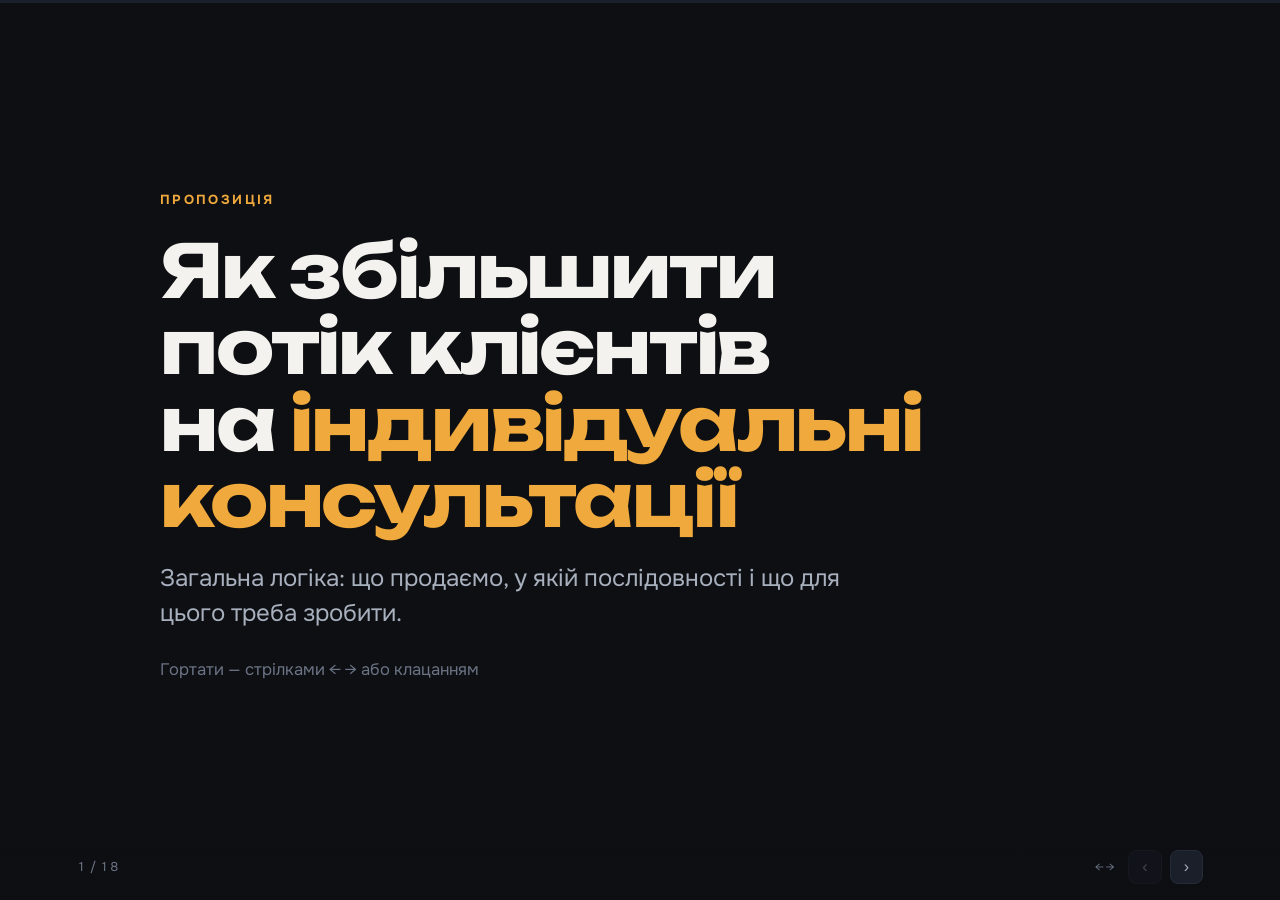
==== deck/index.html @ 4c824a8d "Add slide deck on the client acquisition system Co-Authored-By: Claude Opus 5 (1M context) <noreply@" ====
<!DOCTYPE html>
<html lang="uk">
<head>
<meta charset="utf-8">
<meta name="viewport" content="width=device-width, initial-scale=1, viewport-fit=cover">
<meta name="theme-color" content="#0D0F13">
<meta name="referrer" content="no-referrer">
<title>Система залучення клієнтів</title>
<meta name="robots" content="noindex, nofollow, noarchive">
<link rel="preconnect" href="https://fonts.googleapis.com">
<link rel="preconnect" href="https://fonts.gstatic.com" crossorigin>
<link rel="stylesheet" href="https://fonts.googleapis.com/css2?family=Onest:wght@400;500;600;700;800&family=Unbounded:wght@500;600;700&display=swap">

<style>
:root{
  --bg:#0D0F13;
  --bg-2:#141821;
  --surf:#1A1F2A;
  --line:#252C39;
  --ink:#F4F2EE;
  --soft:#A8B0BD;
  --dim:#6B7484;

  --gold:#F0A93C;
  --gold-dim:#3A2B12;
  --teal:#48BFA9;
  --teal-dim:#123029;
  --coral:#E9614A;
  --coral-dim:#381814;

  --f:"Onest","Helvetica Neue",Arial,sans-serif;
  --f-d:"Unbounded","Onest",sans-serif;
  color-scheme:dark;
}

*{box-sizing:border-box;margin:0;padding:0}
html,body{height:100%}
body{
  background:var(--bg);color:var(--ink);
  font-family:var(--f);font-size:16px;line-height:1.5;
  overflow:hidden;-webkit-font-smoothing:antialiased;
}

/* ── Каркас ─────────────────────────────────────────── */
.deck{position:fixed;inset:0}
.slide{
  position:absolute;inset:0;
  display:flex;flex-direction:column;justify-content:center;
  padding:clamp(2rem,5vh,4rem) clamp(1.5rem,6vw,6rem) clamp(4rem,8vh,5.5rem);
  opacity:0;visibility:hidden;pointer-events:none;
  transform:translateY(14px);
  transition:opacity .34s ease, transform .34s ease, visibility .34s;
  overflow-y:auto;
}
.slide.on{opacity:1;visibility:visible;pointer-events:auto;transform:none}
.inner{width:100%;max-width:60rem;margin:0 auto}

/* ── Типографіка ────────────────────────────────────── */
.eyebrow{
  font-size:clamp(.7rem,1.1vw,.82rem);font-weight:700;letter-spacing:.18em;
  text-transform:uppercase;color:var(--gold);margin-bottom:clamp(1rem,2.5vh,1.75rem);
}
h1{
  font-family:var(--f-d);font-weight:700;
  font-size:clamp(2.1rem,6.2vw,4.6rem);line-height:1.04;letter-spacing:-.03em;
  text-wrap:balance;
}
h2{
  font-family:var(--f-d);font-weight:600;
  font-size:clamp(1.7rem,4.4vw,3.2rem);line-height:1.1;letter-spacing:-.025em;
  text-wrap:balance;margin-bottom:clamp(1rem,3vh,2rem);
}
.lead{
  font-size:clamp(1.05rem,1.9vw,1.5rem);line-height:1.45;color:var(--soft);
  max-width:44rem;margin-top:clamp(1rem,2.5vh,1.75rem);
}
.lead.tight{margin-top:clamp(.75rem,1.5vh,1rem)}
.hi{color:var(--gold)}
.hi-t{color:var(--teal)}
.hi-c{color:var(--coral)}
.foot-note{
  margin-top:clamp(1.25rem,3vh,2.25rem);font-size:clamp(.9rem,1.3vw,1.05rem);
  color:var(--dim);
}

/* ── Пункти ─────────────────────────────────────────── */
.pts{display:flex;flex-direction:column;gap:clamp(.65rem,1.6vh,1.1rem);margin-top:clamp(1.25rem,3vh,2rem)}
.pt{
  display:flex;gap:1rem;align-items:baseline;
  font-size:clamp(1rem,1.7vw,1.35rem);line-height:1.4;
}
.pt i{
  flex:none;width:.5rem;height:.5rem;border-radius:50%;background:var(--gold);
  transform:translateY(-.15em);
}
.pt.t i{background:var(--teal)}
.pt.c i{background:var(--coral)}
.pt b{font-weight:600}
.pt span{color:var(--soft)}

/* ── Дві колонки ────────────────────────────────────── */
.two{display:grid;gap:clamp(1rem,2.5vw,1.75rem);margin-top:clamp(1.25rem,3vh,2rem)}
@media (min-width:52rem){.two{grid-template-columns:1fr 1fr}}
.col{
  background:var(--surf);border:1px solid var(--line);border-radius:14px;
  padding:clamp(1.15rem,2.4vw,1.75rem);
}
.col.bad{border-color:#3A2320;background:#191313}
.col.good{border-color:#1D3A34;background:#111A18}
.col h3{
  font-size:clamp(1rem,1.6vw,1.2rem);font-weight:700;margin-bottom:.85rem;
  letter-spacing:.01em;
}
.col.bad h3{color:var(--coral)}
.col.good h3{color:var(--teal)}
.col p{font-size:clamp(.95rem,1.4vw,1.1rem);color:var(--soft);line-height:1.5}
.col p+p{margin-top:.7rem}

/* ── Воронка ────────────────────────────────────────── */
.flow{
  display:flex;flex-direction:column;gap:.5rem;
  margin-top:clamp(1rem,2.5vh,1.75rem);
}
@media (min-width:60rem){
  .flow{flex-direction:row;align-items:stretch;gap:.35rem}
}
.node{
  flex:1;background:var(--surf);border:1px solid var(--line);border-radius:14px;
  padding:clamp(.9rem,1.8vw,1.35rem);position:relative;
}
.node .n-top{
  font-size:clamp(.66rem,1vw,.74rem);font-weight:700;letter-spacing:.14em;
  text-transform:uppercase;color:var(--dim);margin-bottom:.4rem;
}
.node .n-name{
  font-family:var(--f-d);font-weight:600;
  font-size:clamp(1rem,1.5vw,1.22rem);line-height:1.2;margin-bottom:.35rem;
}
.node .n-price{font-size:clamp(.85rem,1.2vw,.98rem);font-weight:600;color:var(--gold)}
.node .n-desc{font-size:clamp(.85rem,1.15vw,.95rem);color:var(--soft);margin-top:.5rem;line-height:1.45}
.node.start{border-color:#2A3340}
.node.gap{border-color:#4A2A22;background:#1A100E}
.node.gap .n-price{color:var(--coral)}
.node.end{border-color:#4A3A18;background:#1C160B}
.arw{
  align-self:center;color:var(--dim);font-size:1.15rem;flex:none;
  padding:.15rem 0;
}
@media (min-width:60rem){.arw{padding:0 .1rem}}

/* ── Смуги ──────────────────────────────────────────── */
.bars{display:flex;flex-direction:column;gap:clamp(.6rem,1.5vh,1rem);margin-top:clamp(1.25rem,3vh,2rem)}
.bar .b-lab{
  display:flex;justify-content:space-between;align-items:baseline;gap:1rem;
  font-size:clamp(.9rem,1.35vw,1.05rem);color:var(--soft);margin-bottom:.35rem;
}
.bar .b-val{font-weight:700;color:var(--ink);white-space:nowrap;font-variant-numeric:tabular-nums}
.b-track{height:clamp(1.1rem,2.2vh,1.6rem);background:#1B212C;border-radius:4px;overflow:hidden}
.b-fill{height:100%;border-radius:4px;width:0;transition:width .7s cubic-bezier(.2,.7,.3,1)}
.on .b-fill{width:var(--w)}
.b-fill.c{background:var(--coral)}
.b-fill.n{background:#4C6480}
.b-fill.g{background:var(--gold)}

/* ── Великі числа ───────────────────────────────────── */
.nums{display:grid;gap:clamp(1rem,2.5vw,2rem);margin-top:clamp(1.25rem,3vh,2rem)}
@media (min-width:44rem){.nums{grid-template-columns:1fr 1fr}}
.num{
  background:var(--surf);border:1px solid var(--line);border-radius:14px;
  padding:clamp(1.15rem,2.5vw,1.9rem);
}
.num.c{border-color:#3A2320;background:#191313}
.num.g{border-color:#4A3A18;background:#1C160B}
.num .n-cap{font-size:clamp(.85rem,1.25vw,1rem);color:var(--soft);margin-bottom:.5rem}
.num .n-big{
  font-family:var(--f-d);font-weight:700;
  font-size:clamp(2rem,5vw,3.4rem);line-height:1;letter-spacing:-.03em;
}
.num.c .n-big{color:var(--coral)}
.num.g .n-big{color:var(--gold)}
.num .n-sub{font-size:clamp(.85rem,1.2vw,.98rem);color:var(--dim);margin-top:.5rem}

/* ── Чипи ───────────────────────────────────────────── */
.chips{display:flex;flex-wrap:wrap;gap:.55rem;margin-top:clamp(1.25rem,3vh,1.9rem)}
.chip{
  background:var(--surf);border:1px solid var(--line);border-radius:999px;
  padding:.5rem 1rem;font-size:clamp(.88rem,1.3vw,1.02rem);color:var(--soft);
}
.chip b{color:var(--ink);font-weight:600}

/* ── Мітка стану ────────────────────────────────────── */
.badge{
  display:inline-block;margin-top:.7rem;font-size:clamp(.68rem,1vw,.76rem);
  font-weight:700;letter-spacing:.1em;text-transform:uppercase;
  padding:.25rem .6rem;border-radius:5px;
}
.badge.warn{background:var(--coral-dim);color:var(--coral)}
.badge.ok{background:var(--teal-dim);color:var(--teal)}

/* ── Розсипані vs зв'язані ──────────────────────────── */
.viz{margin-top:clamp(1.25rem,3vh,2rem);display:grid;gap:clamp(1rem,2.5vw,1.75rem)}
@media (min-width:52rem){.viz{grid-template-columns:1fr 1fr}}
.viz-box{
  background:var(--surf);border:1px solid var(--line);border-radius:14px;
  padding:clamp(1.15rem,2.4vw,1.6rem);
}
.viz-box h3{font-size:clamp(.95rem,1.4vw,1.1rem);font-weight:700;margin-bottom:1rem}
.viz-box.a h3{color:var(--coral)}
.viz-box.b h3{color:var(--teal)}
.dots{position:relative;height:clamp(5rem,13vh,7.5rem)}
.dots i{
  position:absolute;width:.85rem;height:.85rem;border-radius:50%;
  background:var(--coral);opacity:.85;
}
.chain{display:flex;align-items:center;gap:.4rem;height:clamp(5rem,13vh,7.5rem)}
.chain i{
  flex:1;height:.85rem;border-radius:999px;background:var(--teal);opacity:.85;
}
.chain s{flex:none;color:var(--teal);text-decoration:none;font-size:.9rem;opacity:.6}
.viz-box p{font-size:clamp(.88rem,1.25vw,1rem);color:var(--soft);margin-top:.75rem}

/* ── Керування ──────────────────────────────────────── */
.bar-top{position:fixed;top:0;left:0;right:0;height:3px;background:#1B212C;z-index:40}
.bar-top i{display:block;height:100%;background:var(--gold);width:0;transition:width .3s ease}
.ctrl{
  position:fixed;bottom:0;left:0;right:0;z-index:40;
  display:flex;align-items:center;justify-content:space-between;
  padding:.75rem clamp(1.5rem,6vw,6rem) 1rem;
  font-size:.8rem;color:var(--dim);
  background:linear-gradient(transparent, rgba(13,15,19,.9) 45%);
  pointer-events:none;
}
.ctrl .num-o{font-variant-numeric:tabular-nums;letter-spacing:.05em}
.ctrl .hint{display:flex;gap:.5rem;align-items:center;pointer-events:auto}
.ctrl button{
  pointer-events:auto;background:var(--surf);border:1px solid var(--line);
  color:var(--soft);border-radius:8px;width:2.1rem;height:2.1rem;
  font-size:1rem;cursor:pointer;line-height:1;
}
.ctrl button:hover{color:var(--ink);border-color:#3A4453}
.ctrl button:disabled{opacity:.35;cursor:default}
.kbd{
  display:none;font-size:.75rem;color:var(--dim);margin-right:.4rem;
}
@media (min-width:52rem){.kbd{display:inline}}

@media (prefers-reduced-motion:reduce){
  .slide,.b-fill,.bar-top i{transition:none}
}
</style></head>
<body>


<div class="bar-top"><i id="prog"></i></div>

<div class="deck" id="deck">

  <!-- 1 ─────────────────────────────────────────────── -->
  <section class="slide">
    <div class="inner">
      <p class="eyebrow">Пропозиція</p>
      <h1>Як збільшити потік клієнтів<br>на <span class="hi">індивідуальні консультації</span></h1>
      <p class="lead">Загальна логіка: що продаємо, у якій послідовності і що для цього треба зробити.</p>
      <p class="foot-note">Гортати — стрілками ← → або клацанням</p>
    </div>
  </section>

  <!-- 2 ─────────────────────────────────────────────── -->
  <section class="slide">
    <div class="inner">
      <p class="eyebrow">Мета</p>
      <h2>Три речі, заради яких<br>усе інше</h2>
      <div class="pts">
        <div class="pt"><i></i><span><b>Заповнений розклад консультацій</b> — усі робочі слоти зайняті</span></div>
        <div class="pt"><i></i><span><b>Повне «Чоловіче коло»</b> — 15–20 учасників, а не кілька людей у залі</span></div>
        <div class="pt"><i></i><span><b>Нові продукти</b>, яким є кому продавати</span></div>
      </div>
      <p class="foot-note">Якщо крок не веде до цього — його не робимо.</p>
    </div>
  </section>

  <!-- 3 ─────────────────────────────────────────────── -->
  <section class="slide">
    <div class="inner">
      <p class="eyebrow">Що відбувається зараз</p>
      <h2>Кожна дія живе окремо</h2>
      <div class="viz">
        <div class="viz-box a">
          <h3>Окремі дії</h3>
          <div class="dots">
            <i style="left:6%;top:12%"></i><i style="left:38%;top:4%"></i>
            <i style="left:71%;top:24%"></i><i style="left:18%;top:52%"></i>
            <i style="left:55%;top:66%"></i><i style="left:86%;top:58%"></i>
            <i style="left:30%;top:84%"></i>
          </div>
          <p>Публікація виходить, коли є час. Анонс — коли дата вже близько. Після «Кола» не відбувається нічого.</p>
        </div>
        <div class="viz-box b">
          <h3>Послідовність</h3>
          <div class="chain"><i></i><s>→</s><i></i><s>→</s><i></i><s>→</s><i></i></div>
          <p>Кожна дія має задачу й готує наступну. Зусилля не розсіюються, а накопичуються.</p>
        </div>
      </div>
      <p class="foot-note">Роботи в обох випадках приблизно однаково. Різниця — в результаті.</p>
    </div>
  </section>

  <!-- 4 ─────────────────────────────────────────────── -->
  <section class="slide">
    <div class="inner">
      <p class="eyebrow">Головна причина</p>
      <h2>Між публікацією і консультацією<br>немає нічого <span class="hi-c">проміжного</span></h2>
      <p class="lead">Це надто великий крок за один раз. Більшість його не робить — не тому, що не хоче, а тому що зарано.</p>
      <p class="lead tight">Людина має спершу побачити роботу зблизька і зрозуміти, за що платить. Це не виникає з одного поста.</p>
    </div>
  </section>

  <!-- 5 ─────────────────────────────────────────────── -->
  <section class="slide">
    <div class="inner">
      <p class="eyebrow">Рішення</p>
      <h2>Три кроки</h2>
      <div class="flow">
        <div class="node start">
          <p class="n-top">Вхід</p>
          <p class="n-name">Соцмережі</p>
          <p class="n-price">безкоштовно</p>
          <p class="n-desc">Увесь контент веде в одну точку</p>
        </div>
        <span class="arw">→</span>
        <div class="node">
          <p class="n-top">Крок 1</p>
          <p class="n-name">«Чоловіче коло»</p>
          <p class="n-price">2 000 грн</p>
          <p class="n-desc">Перший живий контакт</p>
        </div>
        <span class="arw">→</span>
        <div class="node gap">
          <p class="n-top">Крок 2</p>
          <p class="n-name">Терапевтична група</p>
          <p class="n-price">продукту ще немає</p>
          <p class="n-desc">Глибша робота в групі</p>
        </div>
        <span class="arw">→</span>
        <div class="node end">
          <p class="n-top">Крок 3</p>
          <p class="n-name">Консультації</p>
          <p class="n-price">$300 за сесію</p>
          <p class="n-desc">Рішення вже дозріло</p>
        </div>
      </div>
      <p class="foot-note">Кожен крок продає наступний. Швидкі шляхи це не забороняє.</p>
    </div>
  </section>

  <!-- 6 ─────────────────────────────────────────────── -->
  <section class="slide">
    <div class="inner">
      <p class="eyebrow">Крок 1</p>
      <h2>«Чоловіче коло» —<br>перший живий контакт</h2>
      <div class="chips">
        <span class="chip"><b>2 000 грн</b></span>
        <span class="chip"><b>3 години</b></span>
        <span class="chip">офлайн Київ <b>+ онлайн</b></span>
      </div>
      <div class="pts">
        <div class="pt"><i></i><span>Це <b>не терапія, а розмова</b> — тому не вимагає визнати, що «потрібен психолог». Головний бар'єр знімається саме тут</span></div>
        <div class="pt"><i></i><span>За три години людина бачить не рекламу, а <b>справжню роботу</b></span></div>
        <div class="pt"><i></i><span>Задача контенту — <b>вести саме сюди</b>, а не просто бути присутнім у стрічці</span></div>
      </div>
      <span class="badge warn">зараз заповнене на третину</span>
    </div>
  </section>

  <!-- 7 ─────────────────────────────────────────────── -->
  <section class="slide">
    <div class="inner">
      <p class="eyebrow">Крок 2</p>
      <h2>Терапевтична група</h2>
      <p class="lead">Наступний крок для тих, кому на «Колі» відгукнулось і хто хоче працювати глибше. Формат, у якому легше почати, ніж одразу з індивідуальної роботи.</p>
      <div class="chips">
        <span class="chip">орієнтовно <b>4–5 тис. × 10 зустрічей</b></span>
        <span class="chip"><b>9 учасників</b></span>
      </div>
      <p class="foot-note">Продукт треба описати через три питання: <span class="hi">для кого · про що · який результат</span></p>
      <span class="badge warn">продукту ще немає</span>
    </div>
  </section>

  <!-- 8 ─────────────────────────────────────────────── -->
  <section class="slide">
    <div class="inner">
      <p class="eyebrow">Крок 3</p>
      <h2>Індивідуальні консультації</h2>
      <p class="lead">Сюди людина приходить уже підготовленою: вона бачила роботу, знає підхід і розуміє, за що платить.</p>
      <p class="lead tight">Тут майже нічого не треба продавати. Пропозиція виглядає як одна фраза: <span class="hi">«з цим варто попрацювати окремо»</span>.</p>
      <p class="foot-note">Після місяців знайомства це звучить не як продаж, а як професійна рекомендація.</p>
    </div>
  </section>

  <!-- 9 ─────────────────────────────────────────────── -->
  <section class="slide">
    <div class="inner">
      <p class="eyebrow">Додатковий вхід</p>
      <h2>Онлайн-формат</h2>
      <p class="lead">Не «Коло» в інтернеті, а окрема зустріч: коротша, дешевша й на значно більшу кількість людей.</p>
      <div class="chips">
        <span class="chip"><b>~500 грн</b></span>
        <span class="chip"><b>1–1,5 години</b></span>
        <span class="chip"><b>50–60 учасників</b></span>
        <span class="chip">раз на <b>2 тижні</b></span>
      </div>
      <div class="pts">
        <div class="pt t"><i></i><span>Немає обмеження Києвом — і ті, хто виїхав, теж можуть бути</span></div>
        <div class="pt t"><i></i><span>Нижчий поріг: легше спробувати вперше</span></div>
        <div class="pt t"><i></i><span>Звідси люди йдуть на живе «Коло» і в групу</span></div>
      </div>
      <p class="foot-note">Часу: <span class="hi">півтори години раз на два тижні</span></p>
    </div>
  </section>

  <!-- 10 ────────────────────────────────────────────── -->
  <section class="slide">
    <div class="inner">
      <p class="eyebrow">Економіка форматів</p>
      <h2>Скільки приносить година</h2>
      <div class="bars">
        <div class="bar">
          <div class="b-lab"><span>«Коло» зараз · 5–6 осіб</span><span class="b-val">≈ 2 750 грн</span></div>
          <div class="b-track"><div class="b-fill c" style="--w:18%"></div></div>
        </div>
        <div class="bar">
          <div class="b-lab"><span>«Коло» · 15–20 осіб</span><span class="b-val">≈ 8 750 грн</span></div>
          <div class="b-track"><div class="b-fill n" style="--w:58%"></div></div>
        </div>
        <div class="bar">
          <div class="b-lab"><span>Індивідуальна консультація</span><span class="b-val">≈ 9 300 грн</span></div>
          <div class="b-track"><div class="b-fill n" style="--w:62%"></div></div>
        </div>
        <div class="bar">
          <div class="b-lab"><span>Терапевтична група · 9 × 4 000</span><span class="b-val">≈ 12 000 грн</span></div>
          <div class="b-track"><div class="b-fill g" style="--w:80%"></div></div>
        </div>
        <div class="bar">
          <div class="b-lab"><span>Терапевтична група · 9 × 5 000</span><span class="b-val">≈ 15 000 грн</span></div>
          <div class="b-track"><div class="b-fill g" style="--w:100%"></div></div>
        </div>
      </div>
      <p class="foot-note">Виручка поділена на весь час, який формат забирає, разом із підготовкою.</p>
    </div>
  </section>

  <!-- 11 ────────────────────────────────────────────── -->
  <section class="slide">
    <div class="inner">
      <p class="eyebrow">Головний висновок із цифр</p>
      <h2>Те саме «Коло».<br>Ті самі чотири години.</h2>
      <div class="nums">
        <div class="num c">
          <p class="n-cap">5–6 учасників</p>
          <p class="n-big">2 750 ₴</p>
          <p class="n-sub">за годину</p>
        </div>
        <div class="num g">
          <p class="n-cap">15–20 учасників</p>
          <p class="n-big">8 750 ₴</p>
          <p class="n-sub">за годину</p>
        </div>
      </div>
      <p class="foot-note">Різниця не в якості заходу. Різниця тільки в кількості людей у залі.</p>
    </div>
  </section>

  <!-- 12 ────────────────────────────────────────────── -->
  <section class="slide">
    <div class="inner">
      <p class="eyebrow">Джерело людей</p>
      <h2>Кожна публікація<br>має мати задачу</h2>
      <div class="pts">
        <div class="pt"><i></i><span><b>Привести нових</b> — щоб побачили ті, хто ще не підписаний</span></div>
        <div class="pt"><i></i><span><b>Показати рівень</b> — глибина й підхід; те, заради чого стежать далі</span></div>
        <div class="pt"><i></i><span><b>Зняти сумнів</b> — відповісти на те, що зупиняє зробити крок</span></div>
        <div class="pt"><i></i><span><b>Дати доказ</b> — випадок, відгук, реакція учасників</span></div>
        <div class="pt"><i></i><span><b>Зробити пропозицію</b> — прямий анонс і запрошення</span></div>
      </div>
      <p class="foot-note">Матеріал без названої задачі неможливо ні спланувати, ні оцінити.</p>
    </div>
  </section>

  <!-- 13 ────────────────────────────────────────────── -->
  <section class="slide">
    <div class="inner">
      <p class="eyebrow">Принцип</p>
      <h2>Контент створюється<br><span class="hi">під задачу</span></h2>
      <p class="lead">А не задача підбирається під матеріал, який випадково є під рукою.</p>
      <p class="lead tight">Зібране з того, що вже лежить, не відповідає задачі — але часу на монтаж і публікацію забирає стільки ж.</p>
    </div>
  </section>

  <!-- 14 ────────────────────────────────────────────── -->
  <section class="slide">
    <div class="inner">
      <p class="eyebrow">Платний трафік</p>
      <h2>Реклама — частина<br>тієї самої системи</h2>
      <div class="two">
        <div class="col bad">
          <h3>Просувати готову публікацію</h3>
          <p>Береться те, що вже є, натискається «просувати».</p>
          <p>Показів багато, заявок майже немає — і незрозуміло чому.</p>
        </div>
        <div class="col good">
          <h3>Рекламна кампанія</h3>
          <p>Окремий макет зі своєю задачею: за секунду зупинити погляд і викликати цікавість до конкретного заходу.</p>
          <p>Окремо зображення, текст, аудиторія — і перевірка, який варіант спрацював.</p>
        </div>
      </div>
      <p class="foot-note">Це різні речі й різний результат. Реклама працює тоді, коли є що просувати і куди вести.</p>
    </div>
  </section>

  <!-- 15 ────────────────────────────────────────────── -->
  <section class="slide">
    <div class="inner">
      <p class="eyebrow">Обсяг</p>
      <h2>Що треба зробити</h2>
      <div class="two">
        <div class="col">
          <h3>Разово</h3>
          <p>Розпаковка експерта · дослідження аудиторії · позиціювання · розробка продуктів</p>
          <p>Упаковка: сайт, описи, облік заявок, відгуки</p>
        </div>
        <div class="col">
          <h3>Регулярно</h3>
          <p>Контент: план, сценарії, зйомка, монтаж, публікація</p>
          <p>«Коло»: залучення, реєстрація, робота зі спільнотою</p>
          <p>Заявки, аналітика, реклама</p>
        </div>
      </div>
      <p class="foot-note">Це шість різних спеціальностей. Наймати шістьох не треба — близькі ролі поєднуються, і підключати їх можна поступово.</p>
    </div>
  </section>

  <!-- 16 ────────────────────────────────────────────── -->
  <section class="slide">
    <div class="inner">
      <p class="eyebrow">Перспектива</p>
      <h2>Онлайн-курс</h2>
      <p class="lead">Записали один раз — продається роками, без витрат часу. За доходом на витрачену годину це найвигідніший формат із можливих.</p>
      <p class="lead tight">Але це має сенс тоді, коли вже зібралась аудиторія і зрозуміло, які теми людям справді потрібні.</p>
      <p class="foot-note">Не зараз. Наступний етап — коли працює все попереднє.</p>
    </div>
  </section>

  <!-- 17 ────────────────────────────────────────────── -->
  <section class="slide">
    <div class="inner">
      <p class="eyebrow">З чого починаємо</p>
      <h2>Два тижні обліку</h2>
      <p class="lead">Найпростіша таблиця: дата · звідки прийшла людина · чим закінчилось. Кілька хвилин на день.</p>
      <div class="pts">
        <div class="pt t"><i></i><span>Не потребує ні найму, ні бюджету</span></div>
        <div class="pt t"><i></i><span>Після цього всі рішення ухвалюються <b>на фактах</b>, а не на припущеннях</span></div>
        <div class="pt t"><i></i><span>Стає видно, скільки заявок і скільки з них губиться</span></div>
      </div>
      <p class="foot-note">Зараз ми цього просто не знаємо.</p>
    </div>
  </section>

  <!-- 18 ────────────────────────────────────────────── -->
  <section class="slide">
    <div class="inner">
      <p class="eyebrow">Підсумок</p>
      <h1>Однакові зусилля<br>дають різний результат —<br>залежно від того, чи <span class="hi">пов'язані</span> вони між собою</h1>
      <p class="lead">Робота здебільшого вже виконується. Питання в тому, чи складається вона в послідовність — чи кожна дія щоразу починає спочатку.</p>
    </div>
  </section>

</div>

<div class="ctrl">
  <span class="num-o"><span id="cur">1</span> / <span id="tot">18</span></span>
  <span class="hint">
    <span class="kbd">← →</span>
    <button id="prev" aria-label="Назад">‹</button>
    <button id="next" aria-label="Далі">›</button>
  </span>
</div>

<script>
(function(){
  var slides = Array.prototype.slice.call(document.querySelectorAll('.slide'));
  var prog = document.getElementById('prog');
  var cur  = document.getElementById('cur');
  var tot  = document.getElementById('tot');
  var bPrev= document.getElementById('prev');
  var bNext= document.getElementById('next');
  var i = 0;

  tot.textContent = slides.length;

  function show(k){
    i = Math.max(0, Math.min(slides.length - 1, k));
    slides.forEach(function(s, n){ s.classList.toggle('on', n === i); });
    cur.textContent = i + 1;
    prog.style.width = ((i) / (slides.length - 1) * 100) + '%';
    bPrev.disabled = (i === 0);
    bNext.disabled = (i === slides.length - 1);
    if (location.hash !== '#' + (i + 1)) history.replaceState(null, '', '#' + (i + 1));
  }
  function go(d){ show(i + d); }

  addEventListener('keydown', function(e){
    if (e.key === 'ArrowRight' || e.key === 'PageDown' || e.key === ' ') { e.preventDefault(); go(1); }
    else if (e.key === 'ArrowLeft' || e.key === 'PageUp') { e.preventDefault(); go(-1); }
    else if (e.key === 'Home') { e.preventDefault(); show(0); }
    else if (e.key === 'End')  { e.preventDefault(); show(slides.length - 1); }
  });

  bNext.addEventListener('click', function(){ go(1); });
  bPrev.addEventListener('click', function(){ go(-1); });

  document.getElementById('deck').addEventListener('click', function(e){
    if (e.target.closest('button')) return;
    go(e.clientX > innerWidth * 0.35 ? 1 : -1);
  });

  var x0 = null;
  addEventListener('touchstart', function(e){ x0 = e.touches[0].clientX; }, {passive:true});
  addEventListener('touchend', function(e){
    if (x0 === null) return;
    var dx = e.changedTouches[0].clientX - x0;
    if (Math.abs(dx) > 45) go(dx < 0 ? 1 : -1);
    x0 = null;
  }, {passive:true});

  var start = parseInt((location.hash || '').replace('#',''), 10);
  show(isNaN(start) ? 0 : start - 1);
})();
</script>
</body>
</html>
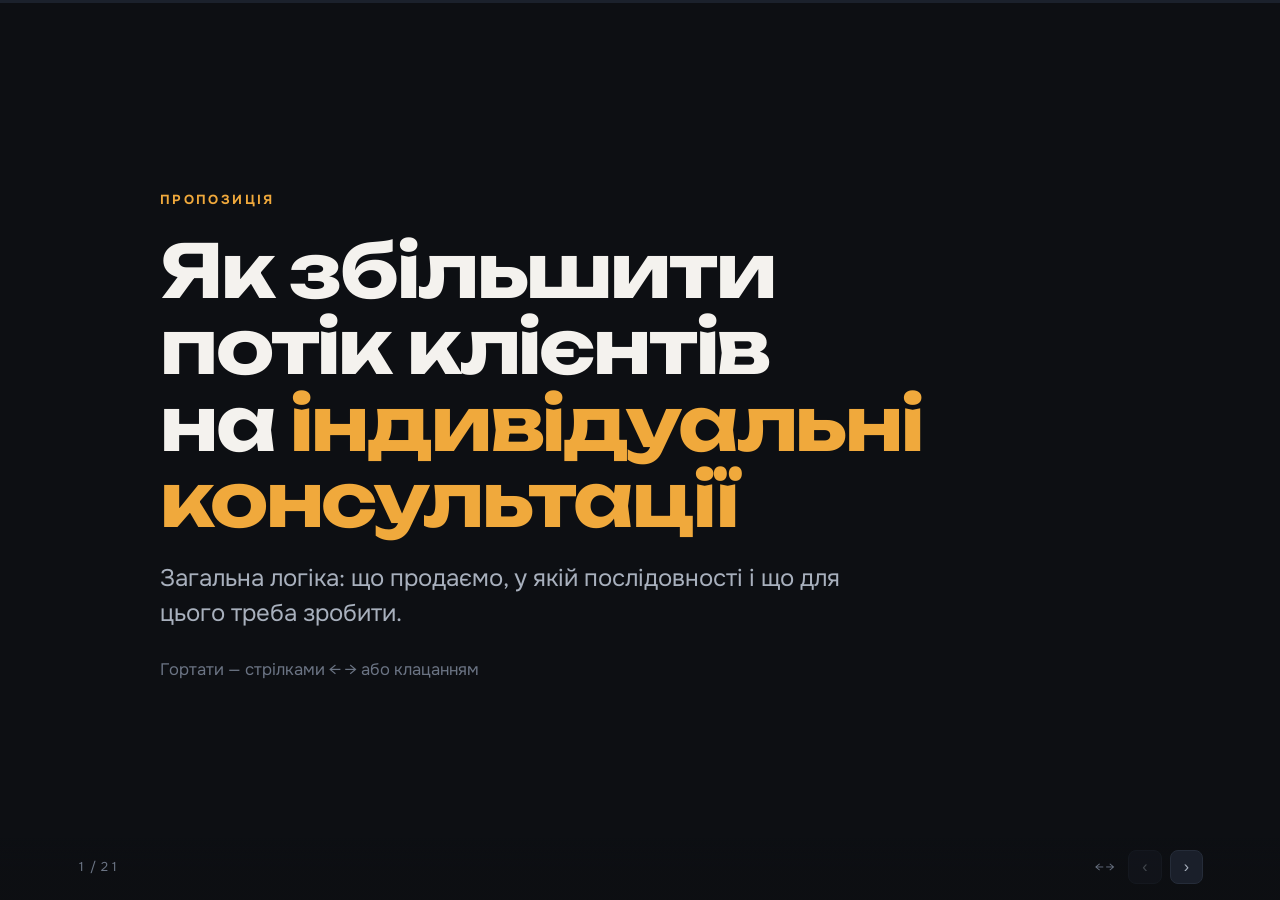
==== commit 39b20ea5: "Add charts and diagrams to the deck Co-Authored-By: Claude Opus 5 (1M context) <noreply@anthropic.co" ====
--- a/deck/index.html
+++ b/deck/index.html
@@ -244,8 +244,122 @@
 }
 @media (min-width:52rem){.kbd{display:inline}}
 
+
+/* ── Розрив між постом і консультацією ─────────────── */
+.gapv{display:flex;align-items:center;gap:clamp(.5rem,2vw,1.5rem);margin-top:clamp(1.5rem,4vh,2.5rem)}
+.gapv .end-n{
+  flex:none;background:var(--surf);border:1px solid var(--line);border-radius:14px;
+  padding:clamp(.9rem,1.8vw,1.35rem) clamp(1rem,2vw,1.5rem);text-align:center;min-width:9rem;
+}
+.gapv .end-n .t{font-size:clamp(.85rem,1.25vw,1rem);color:var(--soft)}
+.gapv .end-n .v{font-family:var(--f-d);font-weight:600;font-size:clamp(1rem,1.6vw,1.3rem);margin-top:.3rem}
+.gapv .end-n.b{border-color:#4A3A18;background:#1C160B}
+.gapv .end-n.b .v{color:var(--gold)}
+.gapv .void{
+  flex:1;text-align:center;border-top:2px dashed #3A4453;position:relative;height:1px;
+}
+.gapv .void span{
+  position:absolute;left:50%;top:50%;transform:translate(-50%,-50%);
+  background:var(--bg);padding:0 .9rem;color:var(--coral);
+  font-size:clamp(.85rem,1.3vw,1.05rem);font-weight:600;white-space:nowrap;
+}
+
+/* ── Воронка у формі воронки ───────────────────────── */
+.fnl{margin-top:clamp(1.25rem,3vh,2rem);display:flex;flex-direction:column;gap:.5rem}
+.fl{
+  margin:0 auto;border-radius:8px;width:var(--w);
+  padding:clamp(.6rem,1.4vh,.9rem) 1rem;text-align:center;
+  font-size:clamp(.88rem,1.3vw,1.05rem);font-weight:500;
+  transform:scaleX(.2);transform-origin:center;opacity:0;
+  transition:transform .5s cubic-bezier(.2,.7,.3,1), opacity .4s ease;
+}
+.on .fl{transform:none;opacity:1}
+.on .fl:nth-child(2){transition-delay:.1s}
+.on .fl:nth-child(3){transition-delay:.2s}
+.on .fl:nth-child(4){transition-delay:.3s}
+.fl.a{background:#232B37;color:var(--soft)}
+.fl.b{background:#2C3644;color:var(--ink)}
+.fl.c{background:#4C6480;color:#fff}
+.fl.d{background:var(--gold);color:#1A1206;font-weight:600}
+
+/* ── Коло місць ────────────────────────────────────── */
+.rings{display:grid;gap:clamp(1rem,3vw,2.5rem);margin-top:clamp(1rem,2.5vh,1.75rem)}
+@media (min-width:44rem){.rings{grid-template-columns:1fr 1fr}}
+.ring-box{text-align:center}
+.ring{position:relative;width:clamp(9rem,19vh,13rem);height:clamp(9rem,19vh,13rem);margin:0 auto}
+.ring i{
+  position:absolute;left:50%;top:50%;width:.85rem;height:.85rem;border-radius:50%;
+  margin:-.425rem 0 0 -.425rem;
+  transform:rotate(var(--a)) translateY(calc(-1 * clamp(4rem,8.6vh,5.9rem)));
+  border:1.5px solid #3A4453;background:transparent;
+}
+.ring i.f{background:var(--gold);border-color:var(--gold)}
+.ring i.c{background:var(--coral);border-color:var(--coral)}
+.ring-box .cap{margin-top:.9rem;font-size:clamp(.9rem,1.35vw,1.05rem);color:var(--soft)}
+.ring-box .cap b{display:block;font-family:var(--f-d);font-weight:600;font-size:clamp(1.05rem,1.6vw,1.3rem);color:var(--ink);margin-bottom:.2rem}
+
+/* ── Порівняння масштабу ───────────────────────────── */
+.scale{display:grid;gap:clamp(1rem,2.5vw,2rem);margin-top:clamp(1.25rem,3vh,2rem)}
+@media (min-width:44rem){.scale{grid-template-columns:1fr 1fr}}
+.sc{background:var(--surf);border:1px solid var(--line);border-radius:14px;padding:clamp(1rem,2vw,1.4rem)}
+.sc.g{border-color:#1D3A34;background:#111A18}
+.sc .sc-h{font-size:clamp(.88rem,1.3vw,1rem);color:var(--soft);margin-bottom:.7rem}
+.sc .dotgrid{display:flex;flex-wrap:wrap;gap:.3rem}
+.sc .dotgrid i{width:.6rem;height:.6rem;border-radius:50%;background:#4C6480}
+.sc.g .dotgrid i{background:var(--teal)}
+.sc .sc-n{font-family:var(--f-d);font-weight:700;font-size:clamp(1.3rem,2.4vw,1.9rem);margin-top:.8rem}
+.sc.g .sc-n{color:var(--teal)}
+
+/* ── Шлях стадіями ─────────────────────────────────── */
+.path{margin-top:clamp(1.25rem,3vh,2rem);display:flex;flex-direction:column;gap:.4rem}
+@media (min-width:56rem){.path{flex-direction:row;align-items:flex-start;gap:0}}
+.st{flex:1;position:relative;padding:0 .3rem}
+.st .dot{
+  width:.9rem;height:.9rem;border-radius:50%;background:#3A4453;
+  margin:0 auto .7rem;position:relative;z-index:2;
+}
+.st:last-child .dot{background:var(--gold);box-shadow:0 0 0 5px var(--gold-dim)}
+.st::before{
+  content:"";position:absolute;top:.4rem;left:0;right:0;height:2px;background:#252C39;z-index:1;
+}
+.st:first-child::before{left:50%}
+.st:last-child::before{right:50%}
+.st p{font-size:clamp(.82rem,1.15vw,.95rem);color:var(--soft);text-align:center;line-height:1.35}
+@media (max-width:55.99rem){
+  .st{display:flex;gap:.8rem;align-items:center;padding:0}
+  .st::before{display:none}
+  .st .dot{margin:0}
+  .st p{text-align:left}
+}
+
+/* ── Компетенції ───────────────────────────────────── */
+.comp{display:grid;grid-template-columns:repeat(2,1fr);gap:.6rem;margin-top:clamp(1.25rem,3vh,1.9rem)}
+@media (min-width:44rem){.comp{grid-template-columns:repeat(3,1fr)}}
+.cq{
+  background:var(--surf);border:1px solid var(--line);border-radius:10px;
+  padding:clamp(.75rem,1.6vw,1.05rem);text-align:center;
+}
+.cq .cn{font-size:clamp(.85rem,1.25vw,1rem);font-weight:600}
+.cq .cs{font-size:clamp(.72rem,1vw,.82rem);color:var(--dim);margin-top:.2rem}
+
+/* ── Часова шкала ──────────────────────────────────── */
+.tml{margin-top:clamp(1.25rem,3vh,2rem);display:flex;flex-direction:column;gap:.55rem}
+@media (min-width:56rem){.tml{flex-direction:row;gap:.5rem}}
+.tm{
+  flex:1;background:var(--surf);border:1px solid var(--line);border-radius:12px;
+  padding:clamp(.85rem,1.7vw,1.2rem);border-top:3px solid var(--line);
+}
+.tm.n1{border-top-color:var(--teal)}
+.tm.n2{border-top-color:#4C6480}
+.tm.n3{border-top-color:var(--gold)}
+.tm.n4{border-top-color:#6B7484}
+.tm .tw{font-size:clamp(.68rem,1vw,.76rem);font-weight:700;letter-spacing:.12em;text-transform:uppercase;color:var(--dim);margin-bottom:.35rem}
+.tm .tn{font-family:var(--f-d);font-weight:600;font-size:clamp(.95rem,1.4vw,1.12rem);line-height:1.25}
+.tm .td{font-size:clamp(.8rem,1.1vw,.9rem);color:var(--soft);margin-top:.4rem;line-height:1.4}
+
 @media (prefers-reduced-motion:reduce){
-  .slide,.b-fill,.bar-top i{transition:none}
+  .slide,.b-fill,.bar-top i,.fl{transition:none}
+  .fl{transform:none;opacity:1}
 }
 </style></head>
 <body>
@@ -310,8 +424,12 @@
     <div class="inner">
       <p class="eyebrow">Головна причина</p>
       <h2>Між публікацією і консультацією<br>немає нічого <span class="hi-c">проміжного</span></h2>
-      <p class="lead">Це надто великий крок за один раз. Більшість його не робить — не тому, що не хоче, а тому що зарано.</p>
-      <p class="lead tight">Людина має спершу побачити роботу зблизька і зрозуміти, за що платить. Це не виникає з одного поста.</p>
+      <div class="gapv">
+        <div class="end-n"><p class="t">Побачив</p><p class="v">пост у стрічці</p></div>
+        <div class="void"><span>← надто великий крок →</span></div>
+        <div class="end-n b"><p class="t">Записався</p><p class="v">$300 за сесію</p></div>
+      </div>
+      <p class="lead">Більшість цього кроку не робить — не тому, що не хоче, а тому що зарано. Людина має спершу побачити роботу зблизька і зрозуміти, за що платить.</p>
     </div>
   </section>
 
@@ -353,6 +471,21 @@
     </div>
   </section>
 
+  <!-- 5b ────────────────────────────────────────────── -->
+  <section class="slide">
+    <div class="inner">
+      <p class="eyebrow">Як це працює</p>
+      <h2>На кожному кроці лишається менше —<br>і це нормально</h2>
+      <div class="fnl">
+        <div class="fl a" style="--w:100%">Побачили в соцмережах</div>
+        <div class="fl b" style="--w:62%">Прийшли на «Коло»</div>
+        <div class="fl c" style="--w:36%">Пішли в терапевтичну групу</div>
+        <div class="fl d" style="--w:20%">Індивідуальна робота</div>
+      </div>
+      <p class="foot-note">Пропорції умовні. Реальні зʼявляться, щойно почнемо рахувати заявки, — і тоді стане видно, на якому переході втрачаємо найбільше.</p>
+    </div>
+  </section>
+
   <!-- 6 ─────────────────────────────────────────────── -->
   <section class="slide">
     <div class="inner">
@@ -410,10 +543,17 @@
         <span class="chip"><b>50–60 учасників</b></span>
         <span class="chip">раз на <b>2 тижні</b></span>
       </div>
-      <div class="pts">
-        <div class="pt t"><i></i><span>Немає обмеження Києвом — і ті, хто виїхав, теж можуть бути</span></div>
-        <div class="pt t"><i></i><span>Нижчий поріг: легше спробувати вперше</span></div>
-        <div class="pt t"><i></i><span>Звідси люди йдуть на живе «Коло» і в групу</span></div>
+      <div class="scale">
+        <div class="sc">
+          <p class="sc-h">Офлайн — обмежено залою</p>
+          <div class="dotgrid"><i></i><i></i><i></i><i></i><i></i><i></i><i></i><i></i><i></i><i></i><i></i><i></i><i></i><i></i><i></i></div>
+          <p class="sc-n">15–20 осіб</p>
+        </div>
+        <div class="sc g">
+          <p class="sc-h">Онлайн — обмежень немає</p>
+          <div class="dotgrid"><i></i><i></i><i></i><i></i><i></i><i></i><i></i><i></i><i></i><i></i><i></i><i></i><i></i><i></i><i></i><i></i><i></i><i></i><i></i><i></i><i></i><i></i><i></i><i></i><i></i><i></i><i></i><i></i><i></i><i></i><i></i><i></i><i></i><i></i><i></i><i></i><i></i><i></i><i></i><i></i><i></i><i></i><i></i><i></i><i></i><i></i><i></i><i></i><i></i><i></i><i></i><i></i><i></i><i></i><i></i></div>
+          <p class="sc-n">50–60 осіб</p>
+        </div>
       </div>
       <p class="foot-note">Часу: <span class="hi">півтори години раз на два тижні</span></p>
     </div>
@@ -455,19 +595,33 @@
     <div class="inner">
       <p class="eyebrow">Головний висновок із цифр</p>
       <h2>Те саме «Коло».<br>Ті самі чотири години.</h2>
-      <div class="nums">
-        <div class="num c">
-          <p class="n-cap">5–6 учасників</p>
-          <p class="n-big">2 750 ₴</p>
-          <p class="n-sub">за годину</p>
-        </div>
-        <div class="num g">
-          <p class="n-cap">15–20 учасників</p>
-          <p class="n-big">8 750 ₴</p>
-          <p class="n-sub">за годину</p>
+      <div class="rings">
+        <div class="ring-box">
+          <div class="ring"><i class="c" style="--a:0deg"></i><i class="c" style="--a:18deg"></i><i class="c" style="--a:36deg"></i><i class="c" style="--a:54deg"></i><i class="c" style="--a:72deg"></i><i class="c" style="--a:90deg"></i><i style="--a:108deg"></i><i style="--a:126deg"></i><i style="--a:144deg"></i><i style="--a:162deg"></i><i style="--a:180deg"></i><i style="--a:198deg"></i><i style="--a:216deg"></i><i style="--a:234deg"></i><i style="--a:252deg"></i><i style="--a:270deg"></i><i style="--a:288deg"></i><i style="--a:306deg"></i><i style="--a:324deg"></i><i style="--a:342deg"></i></div>
+          <p class="cap"><b>2 750 ₴ / год</b>зайнято 6 місць із 20</p>
+        </div>
+        <div class="ring-box">
+          <div class="ring"><i class="f" style="--a:0deg"></i><i class="f" style="--a:18deg"></i><i class="f" style="--a:36deg"></i><i class="f" style="--a:54deg"></i><i class="f" style="--a:72deg"></i><i class="f" style="--a:90deg"></i><i class="f" style="--a:108deg"></i><i class="f" style="--a:126deg"></i><i class="f" style="--a:144deg"></i><i class="f" style="--a:162deg"></i><i class="f" style="--a:180deg"></i><i class="f" style="--a:198deg"></i><i class="f" style="--a:216deg"></i><i class="f" style="--a:234deg"></i><i class="f" style="--a:252deg"></i><i class="f" style="--a:270deg"></i><i class="f" style="--a:288deg"></i><i class="f" style="--a:306deg"></i><i style="--a:324deg"></i><i style="--a:342deg"></i></div>
+          <p class="cap"><b>8 750 ₴ / год</b>зайнято 18 місць із 20</p>
         </div>
       </div>
       <p class="foot-note">Різниця не в якості заходу. Різниця тільки в кількості людей у залі.</p>
+    </div>
+  </section>
+
+  <!-- 11b ──────────────────────────────────────────── -->
+  <section class="slide">
+    <div class="inner">
+      <p class="eyebrow">Шлях людини</p>
+      <h2>П’ять станів, які людина проходить</h2>
+      <div class="path">
+        <div class="st"><div class="dot"></div><p>Не знає про проблему</p></div>
+        <div class="st"><div class="dot"></div><p>Усвідомила проблему</p></div>
+        <div class="st"><div class="dot"></div><p>Шукає рішення</p></div>
+        <div class="st"><div class="dot"></div><p>Обирає фахівця</p></div>
+        <div class="st"><div class="dot"></div><p>Готова звернутись</p></div>
+      </div>
+      <p class="lead">Контент для людини на першому стані й на четвертому — це різний контент. Той, хто ще не назвав свою проблему, не відреагує на анонс заходу.</p>
     </div>
   </section>
 
@@ -526,17 +680,22 @@
       <div class="two">
         <div class="col">
           <h3>Разово</h3>
-          <p>Розпаковка експерта · дослідження аудиторії · позиціювання · розробка продуктів</p>
-          <p>Упаковка: сайт, описи, облік заявок, відгуки</p>
+          <p>Розпаковка · дослідження аудиторії · позиціювання · розробка продуктів · упаковка й облік заявок</p>
         </div>
         <div class="col">
           <h3>Регулярно</h3>
-          <p>Контент: план, сценарії, зйомка, монтаж, публікація</p>
-          <p>«Коло»: залучення, реєстрація, робота зі спільнотою</p>
-          <p>Заявки, аналітика, реклама</p>
-        </div>
-      </div>
-      <p class="foot-note">Це шість різних спеціальностей. Наймати шістьох не треба — близькі ролі поєднуються, і підключати їх можна поступово.</p>
+          <p>Контент · «Коло»: залучення й реєстрація · робота зі спільнотою · заявки · аналітика · реклама</p>
+        </div>
+      </div>
+      <div class="comp">
+        <div class="cq"><p class="cn">Стратегія</p><p class="cs">план і аналітика</p></div>
+        <div class="cq"><p class="cn">Тексти</p><p class="cs">пости й сценарії</p></div>
+        <div class="cq"><p class="cn">Зйомка</p><p class="cs">камера, світло, звук</p></div>
+        <div class="cq"><p class="cn">Монтаж</p><p class="cs">нарізка й адаптація</p></div>
+        <div class="cq"><p class="cn">Дизайн</p><p class="cs">банери й візуал</p></div>
+        <div class="cq"><p class="cn">Адміністрування</p><p class="cs">заявки й логістика</p></div>
+      </div>
+      <p class="foot-note">Частину можна поєднати в одних руках — але не все: кожній із цих речей вчаться окремо.</p>
     </div>
   </section>
 
@@ -548,6 +707,37 @@
       <p class="lead">Записали один раз — продається роками, без витрат часу. За доходом на витрачену годину це найвигідніший формат із можливих.</p>
       <p class="lead tight">Але це має сенс тоді, коли вже зібралась аудиторія і зрозуміло, які теми людям справді потрібні.</p>
       <p class="foot-note">Не зараз. Наступний етап — коли працює все попереднє.</p>
+    </div>
+  </section>
+
+  <!-- 16b ───────────────────────────────────────────── -->
+  <section class="slide">
+    <div class="inner">
+      <p class="eyebrow">Послідовність</p>
+      <h2>У якому порядку</h2>
+      <div class="tml">
+        <div class="tm n1">
+          <p class="tw">Зараз</p>
+          <p class="tn">Порахувати</p>
+          <p class="td">Облік заявок і цифри практики. Без бюджету й без найму</p>
+        </div>
+        <div class="tm n2">
+          <p class="tw">Далі</p>
+          <p class="tn">Фундамент</p>
+          <p class="td">Аудиторія, продукти, упаковка. Розробка терапевтичної групи</p>
+        </div>
+        <div class="tm n3">
+          <p class="tw">Потім</p>
+          <p class="tn">Наповнення</p>
+          <p class="td">Системний контент із фокусом на «Коло». Онлайн-формат</p>
+        </div>
+        <div class="tm n4">
+          <p class="tw">Коли працює</p>
+          <p class="tn">Підсилення</p>
+          <p class="td">Реклама, масштабування, курс</p>
+        </div>
+      </div>
+      <p class="foot-note">Реклама йде останньою: вона підсилює те, що вже працює, і не створює попит сама по собі.</p>
     </div>
   </section>
 
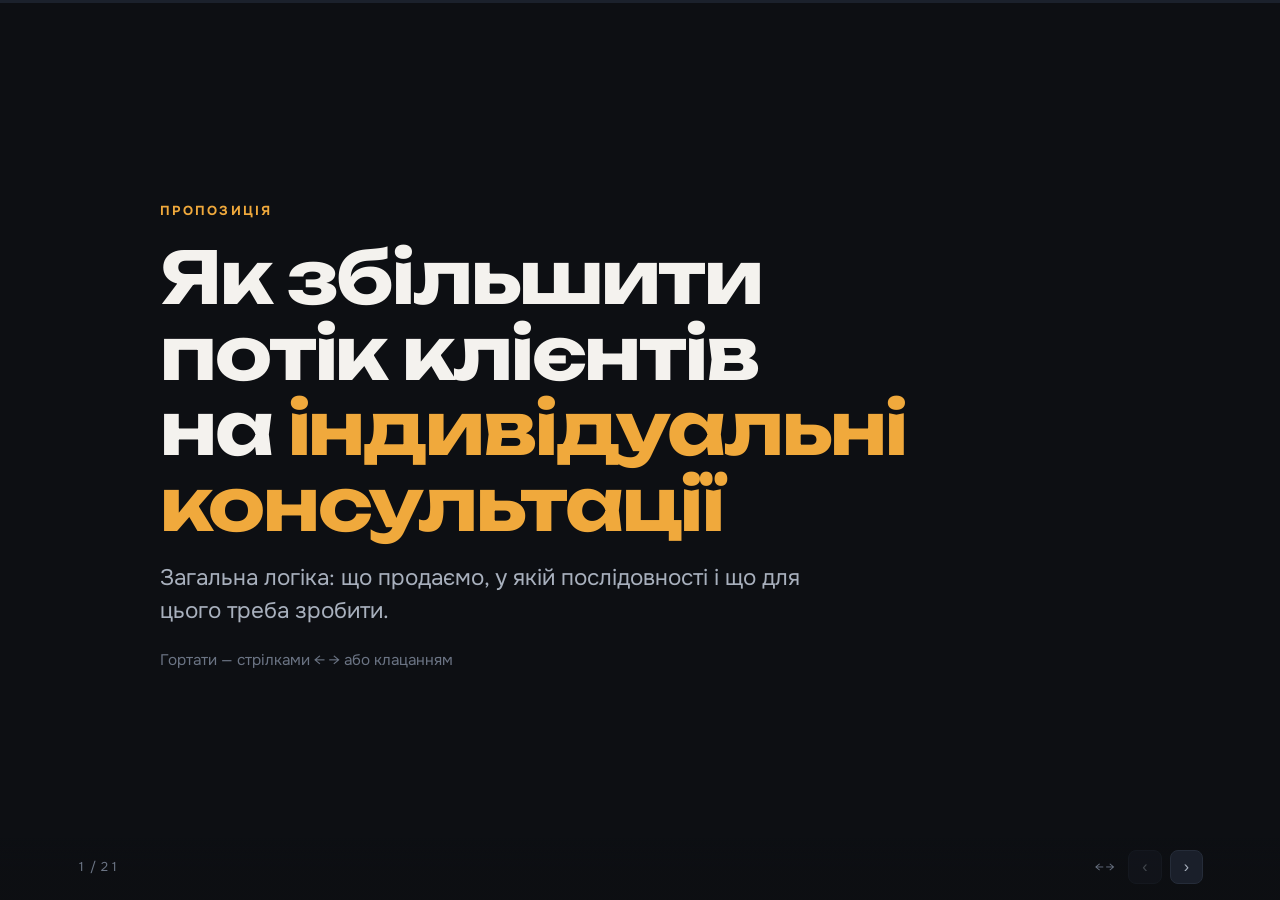
==== commit 978d7729: "Adapt deck for phone portrait and landscape Co-Authored-By: Claude Opus 5 (1M context) <noreply@anth" ====
--- a/deck/index.html
+++ b/deck/index.html
@@ -46,7 +46,7 @@
 .slide{
   position:absolute;inset:0;
   display:flex;flex-direction:column;justify-content:center;
-  padding:clamp(2rem,5vh,4rem) clamp(1.5rem,6vw,6rem) clamp(4rem,8vh,5.5rem);
+  padding:clamp(1rem,4.5vh,4rem) clamp(1.15rem,6vw,6rem) clamp(2.6rem,7.5vh,5.5rem);
   opacity:0;visibility:hidden;pointer-events:none;
   transform:translateY(14px);
   transition:opacity .34s ease, transform .34s ease, visibility .34s;
@@ -57,37 +57,37 @@
 
 /* ── Типографіка ────────────────────────────────────── */
 .eyebrow{
-  font-size:clamp(.7rem,1.1vw,.82rem);font-weight:700;letter-spacing:.18em;
-  text-transform:uppercase;color:var(--gold);margin-bottom:clamp(1rem,2.5vh,1.75rem);
+  font-size:clamp(.62rem,min(1.1vw,1.45vh),.82rem);font-weight:700;letter-spacing:.16em;
+  text-transform:uppercase;color:var(--gold);margin-bottom:clamp(.5rem,2.2vh,1.75rem);
 }
 h1{
   font-family:var(--f-d);font-weight:700;
-  font-size:clamp(2.1rem,6.2vw,4.6rem);line-height:1.04;letter-spacing:-.03em;
+  font-size:clamp(1.5rem,min(6.2vw,8vh),4.6rem);line-height:1.05;letter-spacing:-.03em;
   text-wrap:balance;
 }
 h2{
   font-family:var(--f-d);font-weight:600;
-  font-size:clamp(1.7rem,4.4vw,3.2rem);line-height:1.1;letter-spacing:-.025em;
-  text-wrap:balance;margin-bottom:clamp(1rem,3vh,2rem);
+  font-size:clamp(1.22rem,min(4.4vw,5.6vh),3.2rem);line-height:1.12;letter-spacing:-.025em;
+  text-wrap:balance;margin-bottom:clamp(.55rem,2.6vh,2rem);
 }
 .lead{
-  font-size:clamp(1.05rem,1.9vw,1.5rem);line-height:1.45;color:var(--soft);
-  max-width:44rem;margin-top:clamp(1rem,2.5vh,1.75rem);
+  font-size:clamp(.9rem,min(1.9vw,2.5vh),1.5rem);line-height:1.45;color:var(--soft);
+  max-width:44rem;margin-top:clamp(.6rem,2.2vh,1.75rem);
 }
 .lead.tight{margin-top:clamp(.75rem,1.5vh,1rem)}
 .hi{color:var(--gold)}
 .hi-t{color:var(--teal)}
 .hi-c{color:var(--coral)}
 .foot-note{
-  margin-top:clamp(1.25rem,3vh,2.25rem);font-size:clamp(.9rem,1.3vw,1.05rem);
+  margin-top:clamp(.65rem,2.4vh,2.25rem);font-size:clamp(.76rem,min(1.3vw,1.7vh),1.05rem);
   color:var(--dim);
 }
 
 /* ── Пункти ─────────────────────────────────────────── */
-.pts{display:flex;flex-direction:column;gap:clamp(.65rem,1.6vh,1.1rem);margin-top:clamp(1.25rem,3vh,2rem)}
+.pts{display:flex;flex-direction:column;gap:clamp(.35rem,1.5vh,1.1rem);margin-top:clamp(.7rem,2.6vh,2rem)}
 .pt{
   display:flex;gap:1rem;align-items:baseline;
-  font-size:clamp(1rem,1.7vw,1.35rem);line-height:1.4;
+  font-size:clamp(.86rem,min(1.7vw,2.2vh),1.35rem);line-height:1.4;
 }
 .pt i{
   flex:none;width:.5rem;height:.5rem;border-radius:50%;background:var(--gold);
@@ -99,7 +99,7 @@
 .pt span{color:var(--soft)}
 
 /* ── Дві колонки ────────────────────────────────────── */
-.two{display:grid;gap:clamp(1rem,2.5vw,1.75rem);margin-top:clamp(1.25rem,3vh,2rem)}
+.two{display:grid;gap:clamp(.6rem,2vw,1.75rem);margin-top:clamp(.7rem,2.6vh,2rem)}
 @media (min-width:52rem){.two{grid-template-columns:1fr 1fr}}
 .col{
   background:var(--surf);border:1px solid var(--line);border-radius:14px;
@@ -149,13 +149,13 @@
 @media (min-width:60rem){.arw{padding:0 .1rem}}
 
 /* ── Смуги ──────────────────────────────────────────── */
-.bars{display:flex;flex-direction:column;gap:clamp(.6rem,1.5vh,1rem);margin-top:clamp(1.25rem,3vh,2rem)}
+.bars{display:flex;flex-direction:column;gap:clamp(.35rem,1.4vh,1rem);margin-top:clamp(.7rem,2.6vh,2rem)}
 .bar .b-lab{
   display:flex;justify-content:space-between;align-items:baseline;gap:1rem;
   font-size:clamp(.9rem,1.35vw,1.05rem);color:var(--soft);margin-bottom:.35rem;
 }
 .bar .b-val{font-weight:700;color:var(--ink);white-space:nowrap;font-variant-numeric:tabular-nums}
-.b-track{height:clamp(1.1rem,2.2vh,1.6rem);background:#1B212C;border-radius:4px;overflow:hidden}
+.b-track{height:clamp(.75rem,2.2vh,1.6rem);background:#1B212C;border-radius:4px;overflow:hidden}
 .b-fill{height:100%;border-radius:4px;width:0;transition:width .7s cubic-bezier(.2,.7,.3,1)}
 .on .b-fill{width:var(--w)}
 .b-fill.c{background:var(--coral)}
@@ -163,7 +163,7 @@
 .b-fill.g{background:var(--gold)}
 
 /* ── Великі числа ───────────────────────────────────── */
-.nums{display:grid;gap:clamp(1rem,2.5vw,2rem);margin-top:clamp(1.25rem,3vh,2rem)}
+.nums{display:grid;gap:clamp(.6rem,2.5vw,2rem);margin-top:clamp(.7rem,2.6vh,2rem)}
 @media (min-width:44rem){.nums{grid-template-columns:1fr 1fr}}
 .num{
   background:var(--surf);border:1px solid var(--line);border-radius:14px;
@@ -181,7 +181,7 @@
 .num .n-sub{font-size:clamp(.85rem,1.2vw,.98rem);color:var(--dim);margin-top:.5rem}
 
 /* ── Чипи ───────────────────────────────────────────── */
-.chips{display:flex;flex-wrap:wrap;gap:.55rem;margin-top:clamp(1.25rem,3vh,1.9rem)}
+.chips{display:flex;flex-wrap:wrap;gap:.4rem;margin-top:clamp(.7rem,2.6vh,1.9rem)}
 .chip{
   background:var(--surf);border:1px solid var(--line);border-radius:999px;
   padding:.5rem 1rem;font-size:clamp(.88rem,1.3vw,1.02rem);color:var(--soft);
@@ -198,7 +198,7 @@
 .badge.ok{background:var(--teal-dim);color:var(--teal)}
 
 /* ── Розсипані vs зв'язані ──────────────────────────── */
-.viz{margin-top:clamp(1.25rem,3vh,2rem);display:grid;gap:clamp(1rem,2.5vw,1.75rem)}
+.viz{margin-top:clamp(.7rem,2.6vh,2rem);display:grid;gap:clamp(.6rem,2.5vw,1.75rem)}
 @media (min-width:52rem){.viz{grid-template-columns:1fr 1fr}}
 .viz-box{
   background:var(--surf);border:1px solid var(--line);border-radius:14px;
@@ -246,7 +246,7 @@
 
 
 /* ── Розрив між постом і консультацією ─────────────── */
-.gapv{display:flex;align-items:center;gap:clamp(.5rem,2vw,1.5rem);margin-top:clamp(1.5rem,4vh,2.5rem)}
+.gapv{display:flex;align-items:center;gap:clamp(.4rem,2vw,1.5rem);margin-top:clamp(.8rem,3vh,2.5rem)}
 .gapv .end-n{
   flex:none;background:var(--surf);border:1px solid var(--line);border-radius:14px;
   padding:clamp(.9rem,1.8vw,1.35rem) clamp(1rem,2vw,1.5rem);text-align:center;min-width:9rem;
@@ -265,7 +265,7 @@
 }
 
 /* ── Воронка у формі воронки ───────────────────────── */
-.fnl{margin-top:clamp(1.25rem,3vh,2rem);display:flex;flex-direction:column;gap:.5rem}
+.fnl{margin-top:clamp(.7rem,2.6vh,2rem);display:flex;flex-direction:column;gap:.35rem}
 .fl{
   margin:0 auto;border-radius:8px;width:var(--w);
   padding:clamp(.6rem,1.4vh,.9rem) 1rem;text-align:center;
@@ -283,14 +283,16 @@
 .fl.d{background:var(--gold);color:#1A1206;font-weight:600}
 
 /* ── Коло місць ────────────────────────────────────── */
-.rings{display:grid;gap:clamp(1rem,3vw,2.5rem);margin-top:clamp(1rem,2.5vh,1.75rem)}
+.rings{display:grid;grid-template-columns:1fr 1fr;gap:clamp(.75rem,3vw,2.5rem);margin-top:clamp(.7rem,2.4vh,1.75rem)}
 @media (min-width:44rem){.rings{grid-template-columns:1fr 1fr}}
 .ring-box{text-align:center}
-.ring{position:relative;width:clamp(9rem,19vh,13rem);height:clamp(9rem,19vh,13rem);margin:0 auto}
+.ring{--r:clamp(2.6rem,min(8.6vh,17vw),5.9rem);position:relative;
+  width:calc(var(--r) * 2 + 1rem);height:calc(var(--r) * 2 + 1rem);margin:0 auto}
 .ring i{
-  position:absolute;left:50%;top:50%;width:.85rem;height:.85rem;border-radius:50%;
-  margin:-.425rem 0 0 -.425rem;
-  transform:rotate(var(--a)) translateY(calc(-1 * clamp(4rem,8.6vh,5.9rem)));
+  position:absolute;left:50%;top:50%;
+  width:clamp(.5rem,1.4vh,.85rem);height:clamp(.5rem,1.4vh,.85rem);border-radius:50%;
+  margin:calc(-.5 * clamp(.5rem,1.4vh,.85rem)) 0 0 calc(-.5 * clamp(.5rem,1.4vh,.85rem));
+  transform:rotate(var(--a)) translateY(calc(-1 * var(--r)));
   border:1.5px solid #3A4453;background:transparent;
 }
 .ring i.f{background:var(--gold);border-color:var(--gold)}
@@ -299,7 +301,7 @@
 .ring-box .cap b{display:block;font-family:var(--f-d);font-weight:600;font-size:clamp(1.05rem,1.6vw,1.3rem);color:var(--ink);margin-bottom:.2rem}
 
 /* ── Порівняння масштабу ───────────────────────────── */
-.scale{display:grid;gap:clamp(1rem,2.5vw,2rem);margin-top:clamp(1.25rem,3vh,2rem)}
+.scale{display:grid;gap:clamp(.6rem,2.5vw,2rem);margin-top:clamp(.7rem,2.6vh,2rem)}
 @media (min-width:44rem){.scale{grid-template-columns:1fr 1fr}}
 .sc{background:var(--surf);border:1px solid var(--line);border-radius:14px;padding:clamp(1rem,2vw,1.4rem)}
 .sc.g{border-color:#1D3A34;background:#111A18}
@@ -311,7 +313,7 @@
 .sc.g .sc-n{color:var(--teal)}
 
 /* ── Шлях стадіями ─────────────────────────────────── */
-.path{margin-top:clamp(1.25rem,3vh,2rem);display:flex;flex-direction:column;gap:.4rem}
+.path{margin-top:clamp(.7rem,2.6vh,2rem);display:flex;flex-direction:column;gap:.3rem}
 @media (min-width:56rem){.path{flex-direction:row;align-items:flex-start;gap:0}}
 .st{flex:1;position:relative;padding:0 .3rem}
 .st .dot{
@@ -333,7 +335,7 @@
 }
 
 /* ── Компетенції ───────────────────────────────────── */
-.comp{display:grid;grid-template-columns:repeat(2,1fr);gap:.6rem;margin-top:clamp(1.25rem,3vh,1.9rem)}
+.comp{display:grid;grid-template-columns:repeat(3,1fr);gap:.4rem;margin-top:clamp(.7rem,2.4vh,1.9rem)}
 @media (min-width:44rem){.comp{grid-template-columns:repeat(3,1fr)}}
 .cq{
   background:var(--surf);border:1px solid var(--line);border-radius:10px;
@@ -343,7 +345,7 @@
 .cq .cs{font-size:clamp(.72rem,1vw,.82rem);color:var(--dim);margin-top:.2rem}
 
 /* ── Часова шкала ──────────────────────────────────── */
-.tml{margin-top:clamp(1.25rem,3vh,2rem);display:flex;flex-direction:column;gap:.55rem}
+.tml{margin-top:clamp(.7rem,2.6vh,2rem);display:flex;flex-direction:column;gap:.4rem}
 @media (min-width:56rem){.tml{flex-direction:row;gap:.5rem}}
 .tm{
   flex:1;background:var(--surf);border:1px solid var(--line);border-radius:12px;
@@ -356,6 +358,134 @@
 .tm .tw{font-size:clamp(.68rem,1vw,.76rem);font-weight:700;letter-spacing:.12em;text-transform:uppercase;color:var(--dim);margin-bottom:.35rem}
 .tm .tn{font-family:var(--f-d);font-weight:600;font-size:clamp(.95rem,1.4vw,1.12rem);line-height:1.25}
 .tm .td{font-size:clamp(.8rem,1.1vw,.9rem);color:var(--soft);margin-top:.4rem;line-height:1.4}
+
+
+/* ── Вузький екран: телефон вертикально ─────────────── */
+@media (max-width:37.5rem){
+  .inner{max-width:none}
+  .node{padding:.6rem .85rem}
+  .node .n-top{font-size:.6rem;letter-spacing:.1em;margin-bottom:.15rem}
+  .node .n-name{font-size:.98rem;margin-bottom:.1rem;display:inline}
+  .node .n-price{font-size:.82rem;display:inline;margin-left:.45rem}
+  .node .n-desc{font-size:.8rem;margin-top:.25rem}
+  .flow{gap:.28rem}
+  .arw{font-size:.85rem;padding:0}
+  .col{padding:.85rem 1rem}
+  .col h3{font-size:.95rem;margin-bottom:.5rem}
+  .col p{font-size:.88rem}
+  .col p+p{margin-top:.45rem}
+  .num{padding:.9rem 1rem}
+  .num .n-big{font-size:1.9rem}
+  .chip{padding:.35rem .8rem;font-size:.85rem}
+  .comp{grid-template-columns:repeat(2,1fr)}
+  .cq{padding:.55rem .5rem}
+  .sc{padding:.7rem .85rem}
+  .sc .dotgrid i{width:.45rem;height:.45rem}
+  .sc .sc-n{font-size:1.15rem;margin-top:.5rem}
+  .dots{height:4.5rem}
+  .dots i{width:.7rem;height:.7rem}
+  .chain{height:4.5rem}
+  .chain i{height:.7rem}
+  .viz-box{padding:.85rem 1rem}
+  .tm{padding:.65rem .85rem}
+  .tm .td{font-size:.78rem;margin-top:.25rem}
+  .gapv .end-n{min-width:0;padding:.7rem .8rem}
+  .gapv .void span{font-size:.72rem;padding:0 .4rem}
+  .fl{padding:.5rem .75rem;font-size:.82rem}
+  .bar .b-lab{font-size:.82rem;gap:.5rem}
+  .ring-box .cap{font-size:.82rem;margin-top:.6rem}
+  .ring-box .cap b{font-size:1rem}
+}
+
+/* ── Низький екран: телефон горизонтально ───────────── */
+@media (max-height:30rem){
+  .slide{padding:.85rem clamp(1.15rem,5vw,3rem) 2.2rem}
+  .inner{max-width:none}
+  .pts{gap:.28rem}
+  .lead{margin-top:.5rem;line-height:1.35}
+  .lead.tight{margin-top:.35rem}
+  .foot-note{margin-top:.5rem;line-height:1.35}
+  .two,.bars,.nums,.rings,.scale,.path,.comp,.tml,.fnl,.flow,.viz,.gapv,.chips{margin-top:.5rem}
+  .col{padding:.6rem .8rem}
+  .col h3{margin-bottom:.35rem;font-size:.9rem}
+  .col p{font-size:.82rem;line-height:1.35}
+  .col p+p{margin-top:.3rem}
+  .node{padding:.5rem .7rem}
+  .node .n-desc{margin-top:.2rem;font-size:.78rem}
+  .num{padding:.7rem .9rem}
+  .num .n-cap{margin-bottom:.25rem;font-size:.8rem}
+  .num .n-big{font-size:1.7rem}
+  .num .n-sub{margin-top:.25rem;font-size:.78rem}
+  .chip{padding:.3rem .75rem}
+  .badge{margin-top:.4rem}
+  .fl{padding:.35rem .7rem}
+  .fnl{gap:.25rem}
+  .cq{padding:.45rem .4rem}
+  .cq .cs{display:none}
+  .tm{padding:.55rem .75rem}
+  .tm .td{font-size:.76rem;margin-top:.2rem}
+  .tml{gap:.3rem}
+  .sc{padding:.6rem .75rem}
+  .sc .sc-h{margin-bottom:.4rem;font-size:.8rem}
+  .sc .dotgrid i{width:.42rem;height:.42rem}
+  .sc .sc-n{margin-top:.45rem;font-size:1.1rem}
+  .dots{height:3.4rem}
+  .chain{height:3.4rem}
+  .viz-box{padding:.6rem .8rem}
+  .viz-box h3{margin-bottom:.5rem;font-size:.88rem}
+  .viz-box p{margin-top:.45rem;font-size:.78rem}
+  .ring-box .cap{margin-top:.45rem}
+  .gapv{margin-top:.6rem}
+  .gapv .end-n{padding:.5rem .7rem;min-width:0}
+  .st p{font-size:.76rem}
+  .ctrl{padding:.35rem clamp(1.15rem,5vw,3rem) .45rem;font-size:.72rem}
+  .ctrl button{width:1.75rem;height:1.75rem;font-size:.9rem}
+  .bar .b-lab{margin-bottom:.2rem;font-size:.8rem}
+}
+
+
+/* ── Низько, але широко: телефон горизонтально ─────── */
+@media (max-height:30rem) and (min-width:34rem){
+  .flow{flex-direction:row;align-items:stretch;gap:.3rem}
+  .arw{align-self:center;padding:0 .05rem;font-size:.9rem}
+  .tml{flex-direction:row;gap:.35rem}
+  .path{flex-direction:row;align-items:flex-start;gap:0}
+  .st{display:block;padding:0 .25rem}
+  .st::before{display:block}
+  .st .dot{margin:0 auto .45rem}
+  .st p{text-align:center}
+  .node .n-desc{font-size:.74rem;line-height:1.3}
+  .tm .tn{font-size:.9rem}
+  .viz{grid-template-columns:1fr 1fr}
+  .two{grid-template-columns:1fr 1fr}
+  .scale{grid-template-columns:1fr 1fr}
+  .dots{height:2.9rem}
+  .chain{height:2.9rem}
+  .dots i{width:.6rem;height:.6rem}
+  .chain i{height:.6rem}
+  .viz-box h3{margin-bottom:.35rem}
+  .comp{gap:.3rem}
+  .cq .cn{font-size:.8rem}
+}
+
+/* ── Дуже низький екран ─────────────────────────────── */
+@media (max-height:23rem){
+  .slide{padding:.55rem clamp(.9rem,4vw,2rem) 1.8rem}
+  .eyebrow{margin-bottom:.25rem}
+  h2{margin-bottom:.35rem}
+  .node .n-desc,.tm .td,.viz-box p{display:none}
+  .foot-note{margin-top:.35rem;line-height:1.3}
+  .fnl{gap:.2rem}
+  .fl{padding:.26rem .6rem;font-size:.76rem}
+  .two{gap:.4rem}
+  .col{padding:.5rem .65rem}
+  .col p{font-size:.76rem;line-height:1.3}
+  .comp{gap:.25rem;margin-top:.4rem}
+  .cq{padding:.3rem .25rem}
+  .cq .cn{font-size:.74rem}
+  .chips{gap:.3rem}
+  .chip{padding:.22rem .6rem;font-size:.76rem}
+}
 
 @media (prefers-reduced-motion:reduce){
   .slide,.b-fill,.bar-top i,.fl{transition:none}
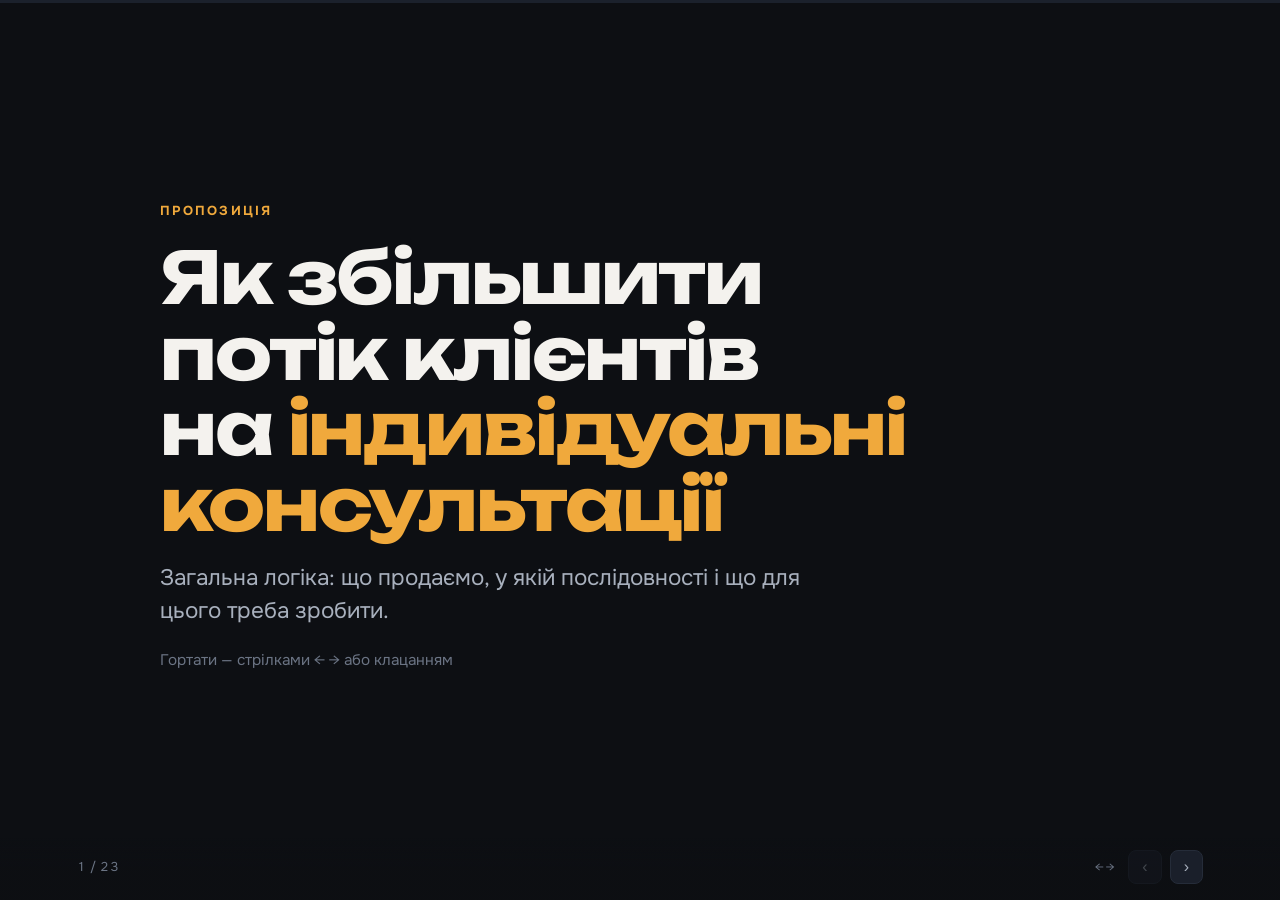
==== commit 6b570e29: "Add 7-11-4 contact-volume argument and refresh the catalog The deck had no answer to "why shoot vide" ====
--- a/deck/index.html
+++ b/deck/index.html
@@ -3,8 +3,6 @@
 <head>
 <meta charset="utf-8">
 <meta name="viewport" content="width=device-width, initial-scale=1, viewport-fit=cover">
-<meta name="theme-color" content="#0D0F13">
-<meta name="referrer" content="no-referrer">
 <title>Система залучення клієнтів</title>
 <meta name="robots" content="noindex, nofollow, noarchive">
 <link rel="preconnect" href="https://fonts.googleapis.com">
@@ -125,7 +123,7 @@
   .flow{flex-direction:row;align-items:stretch;gap:.35rem}
 }
 .node{
-  flex:1;background:var(--surf);border:1px solid var(--line);border-radius:14px;
+  flex:1;min-width:0;overflow-wrap:break-word;background:var(--surf);border:1px solid var(--line);border-radius:14px;
   padding:clamp(.9rem,1.8vw,1.35rem);position:relative;
 }
 .node .n-top{
@@ -165,6 +163,8 @@
 /* ── Великі числа ───────────────────────────────────── */
 .nums{display:grid;gap:clamp(.6rem,2.5vw,2rem);margin-top:clamp(.7rem,2.6vh,2rem)}
 @media (min-width:44rem){.nums{grid-template-columns:1fr 1fr}}
+.nums.t3{grid-template-columns:repeat(3,1fr)}
+.nums.t3 .num{text-align:center}
 .num{
   background:var(--surf);border:1px solid var(--line);border-radius:14px;
   padding:clamp(1.15rem,2.5vw,1.9rem);
@@ -258,6 +258,7 @@
 .gapv .void{
   flex:1;text-align:center;border-top:2px dashed #3A4453;position:relative;height:1px;
 }
+.gapv .void span i.ar{font-style:normal}
 .gapv .void span{
   position:absolute;left:50%;top:50%;transform:translate(-50%,-50%);
   background:var(--bg);padding:0 .9rem;color:var(--coral);
@@ -268,6 +269,7 @@
 .fnl{margin-top:clamp(.7rem,2.6vh,2rem);display:flex;flex-direction:column;gap:.35rem}
 .fl{
   margin:0 auto;border-radius:8px;width:var(--w);
+  overflow-wrap:anywhere;min-width:0;
   padding:clamp(.6rem,1.4vh,.9rem) 1rem;text-align:center;
   font-size:clamp(.88rem,1.3vw,1.05rem);font-weight:500;
   transform:scaleX(.2);transform-origin:center;opacity:0;
@@ -315,7 +317,7 @@
 /* ── Шлях стадіями ─────────────────────────────────── */
 .path{margin-top:clamp(.7rem,2.6vh,2rem);display:flex;flex-direction:column;gap:.3rem}
 @media (min-width:56rem){.path{flex-direction:row;align-items:flex-start;gap:0}}
-.st{flex:1;position:relative;padding:0 .3rem}
+.st{flex:1;min-width:0;overflow-wrap:break-word;position:relative;padding:0 .3rem}
 .st .dot{
   width:.9rem;height:.9rem;border-radius:50%;background:#3A4453;
   margin:0 auto .7rem;position:relative;z-index:2;
@@ -348,7 +350,7 @@
 .tml{margin-top:clamp(.7rem,2.6vh,2rem);display:flex;flex-direction:column;gap:.4rem}
 @media (min-width:56rem){.tml{flex-direction:row;gap:.5rem}}
 .tm{
-  flex:1;background:var(--surf);border:1px solid var(--line);border-radius:12px;
+  flex:1;min-width:0;overflow-wrap:break-word;background:var(--surf);border:1px solid var(--line);border-radius:12px;
   padding:clamp(.85rem,1.7vw,1.2rem);border-top:3px solid var(--line);
 }
 .tm.n1{border-top-color:var(--teal)}
@@ -376,6 +378,10 @@
   .col p+p{margin-top:.45rem}
   .num{padding:.9rem 1rem}
   .num .n-big{font-size:1.9rem}
+  .nums.t3{gap:.4rem}
+  .nums.t3 .num{padding:.7rem .4rem}
+  .nums.t3 .n-cap{font-size:.7rem;margin-bottom:.2rem}
+  .nums.t3 .n-sub{font-size:.7rem;margin-top:.25rem;line-height:1.3}
   .chip{padding:.35rem .8rem;font-size:.85rem}
   .comp{grid-template-columns:repeat(2,1fr)}
   .cq{padding:.55rem .5rem}
@@ -389,8 +395,18 @@
   .viz-box{padding:.85rem 1rem}
   .tm{padding:.65rem .85rem}
   .tm .td{font-size:.78rem;margin-top:.25rem}
-  .gapv .end-n{min-width:0;padding:.7rem .8rem}
-  .gapv .void span{font-size:.72rem;padding:0 .4rem}
+  .gapv{flex-direction:column;gap:.4rem}
+  .gapv .end-n{min-width:0;width:100%;padding:.7rem .8rem}
+  .gapv .void{
+    width:1px;height:2.3rem;flex:none;margin:0 auto;
+    border-top:none;border-left:2px dashed #3A4453;
+  }
+  .gapv .void span{font-size:.78rem;padding:0 .6rem}
+  .gapv .void span i.ar{display:none}
+  .fnl .fl:nth-child(1){width:100%}
+  .fnl .fl:nth-child(2){width:86%}
+  .fnl .fl:nth-child(3){width:72%}
+  .fnl .fl:nth-child(4){width:58%}
   .fl{padding:.5rem .75rem;font-size:.82rem}
   .bar .b-lab{font-size:.82rem;gap:.5rem}
   .ring-box .cap{font-size:.82rem;margin-top:.6rem}
@@ -416,6 +432,9 @@
   .num .n-cap{margin-bottom:.25rem;font-size:.8rem}
   .num .n-big{font-size:1.7rem}
   .num .n-sub{margin-top:.25rem;font-size:.78rem}
+  .nums.t3 .num{padding:.55rem .4rem}
+  .nums.t3 .n-cap{font-size:.72rem}
+  .nums.t3 .n-sub{font-size:.72rem;line-height:1.3}
   .chip{padding:.3rem .75rem}
   .badge{margin-top:.4rem}
   .fl{padding:.35rem .7rem}
@@ -456,6 +475,11 @@
   .st p{text-align:center}
   .node .n-desc{font-size:.74rem;line-height:1.3}
   .tm .tn{font-size:.9rem}
+  .gapv{flex-direction:row;gap:.4rem}
+  .gapv .end-n{width:auto;flex:0 1 auto;padding:.45rem .6rem;min-width:0}
+  .gapv .void{width:auto;height:1px;flex:1;margin:0;border-left:none;border-top:2px dashed #3A4453}
+  .gapv .void span{font-size:.68rem;padding:0 .35rem}
+  .gapv .void span i.ar{display:inline}
   .viz{grid-template-columns:1fr 1fr}
   .two{grid-template-columns:1fr 1fr}
   .scale{grid-template-columns:1fr 1fr}
@@ -556,7 +580,7 @@
       <h2>Між публікацією і консультацією<br>немає нічого <span class="hi-c">проміжного</span></h2>
       <div class="gapv">
         <div class="end-n"><p class="t">Побачив</p><p class="v">пост у стрічці</p></div>
-        <div class="void"><span>← надто великий крок →</span></div>
+        <div class="void"><span><i class="ar">←</i> надто великий крок <i class="ar">→</i></span></div>
         <div class="end-n b"><p class="t">Записався</p><p class="v">$300 за сесію</p></div>
       </div>
       <p class="lead">Більшість цього кроку не робить — не тому, що не хоче, а тому що зарано. Людина має спершу побачити роботу зблизька і зрозуміти, за що платить.</p>
@@ -752,6 +776,54 @@
         <div class="st"><div class="dot"></div><p>Готова звернутись</p></div>
       </div>
       <p class="lead">Контент для людини на першому стані й на четвертому — це різний контент. Той, хто ще не назвав свою проблему, не відреагує на анонс заходу.</p>
+    </div>
+  </section>
+
+  <!-- 11c ──────────────────────────────────────────── -->
+  <section class="slide">
+    <div class="inner">
+      <p class="eyebrow">Обсяг контакту</p>
+      <h2>Скільки контакту потрібно людині,<br>перш ніж вона <span class="hi">зважиться</span></h2>
+      <div class="nums t3">
+        <div class="num g">
+          <p class="n-cap">Годин</p>
+          <p class="n-big">7</p>
+          <p class="n-sub">контенту сумарно</p>
+        </div>
+        <div class="num">
+          <p class="n-cap">Дотиків</p>
+          <p class="n-big">11</p>
+          <p class="n-sub">окремих зіткнень</p>
+        </div>
+        <div class="num">
+          <p class="n-cap">Майданчиків</p>
+          <p class="n-big">4</p>
+          <p class="n-sub">різних місць</p>
+        </div>
+      </div>
+      <p class="lead">Дотик — це пост, відео, лист, візит на сайт, жива зустріч. Орієнтир «7–11–4» виведений із дослідження купівельної поведінки Google: перед рішенням людина звіряється в середньому з десятьма джерелами, а коли рішення складне — з вісімнадцятьма й більше.</p>
+      <p class="foot-note">Точних трьох чисел Google не публікував — це орієнтир, а не закон. Але порядок величин він показує чесно. А рішення про терапію — складне: платять не за річ, а за довіру.</p>
+    </div>
+  </section>
+
+  <!-- 11d ──────────────────────────────────────────── -->
+  <section class="slide">
+    <div class="inner">
+      <p class="eyebrow">Наслідок</p>
+      <h2>Сім годин не набираються<br><span class="hi-c">короткими постами</span></h2>
+      <div class="two">
+        <div class="col bad">
+          <h3>Текст у стрічці</h3>
+          <p>Читається одну-дві хвилини.</p>
+          <p>Щоб набрати сім годин, людина мала б прочитати <b>двісті-чотириста</b> публікацій. Цього не станеться.</p>
+        </div>
+        <div class="col good">
+          <h3>Відео на 15–20 хвилин</h3>
+          <p>Двадцять п'ять таких роликів — і сім годин набрано.</p>
+          <p>Одна знімальна сесія на дві години дає матеріал на кілька тижнів уперед.</p>
+        </div>
+      </div>
+      <p class="foot-note">Тексти дають дотики. Години дає тільки відео — і набираються вони як форма в залі: розкладом, а не настроєм.</p>
     </div>
   </section>
 
